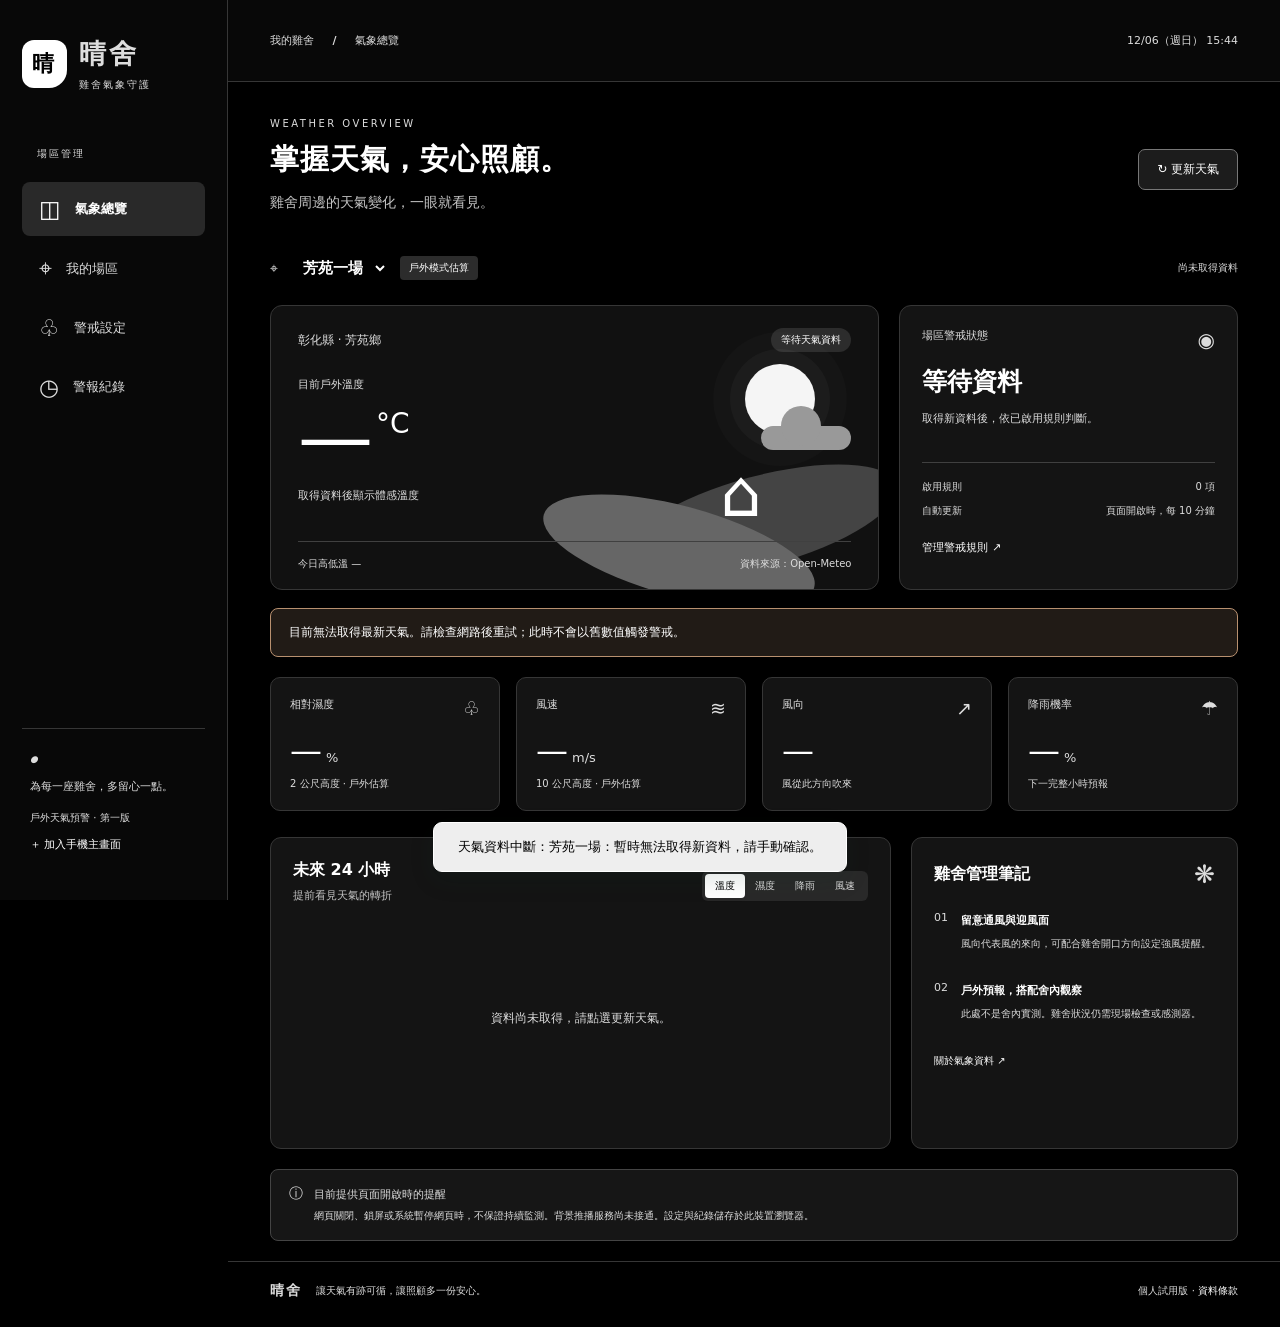
==== sunny-coop/index.html @ d3db7a30 "Add Sunny Coop weather PWA with dark theme and setup guide" ====
<!doctype html><html lang="zh-Hant"><head><meta charset="utf-8"><meta name="viewport" content="width=device-width,initial-scale=1"><meta name="theme-color" content="#000000"><title>晴舍｜雞舍氣象守護</title><link rel="manifest" href="manifest.webmanifest"><link rel="icon" href="icon.svg"><link rel="stylesheet" href="style.css"></head><body>
<aside><a class="brand" href="#"><em>晴</em><div>晴舍<small>雞舍氣象守護</small></div></a><p class="side-label">場區管理</p><nav><button class="nav active" data-page="overview">◫ <span>氣象總覽</span></button><button class="nav" data-page="places">⌖ <span>我的場區</span></button><button class="nav" data-page="rules">♧ <span>警戒設定</span></button><button class="nav" data-page="history">◷ <span>警報紀錄</span></button></nav><div class="side-bottom"><i>●</i><p>為每一座雞舍，多留心一點。</p><small>戶外天氣預警 · 第一版</small><button id="installBtn" class="text-button">＋ 加入手機主畫面</button></div></aside>
<main><header><span>我的雞舍 <b>/</b> <strong id="pageName">氣象總覽</strong></span><span id="clock"></span></header>
<section id="overview" class="page"><div class="page-heading"><div><p class="eyebrow">WEATHER OVERVIEW</p><h1>掌握天氣，安心照顧。</h1><p class="muted">雞舍周邊的天氣變化，一眼就看見。</p></div><button class="button secondary" id="refreshBtn">↻ 更新天氣</button></div><div class="toolbar"><div>⌖ <select id="siteSelect" aria-label="選擇場區"></select><span class="pill">戶外模式估算</span></div><small id="lastUpdate">尚未取得資料</small></div>
<div class="hero"><div class="hero-main"><div class="hero-top"><span id="locationLabel">彰化縣 · 芳苑鄉</span><span id="weatherLabel" class="hero-badge">等待天氣資料</span></div><div class="hero-body"><div><p>目前戶外溫度</p><div class="temperature"><span id="heroTemp">—</span><small>°C</small></div><p id="feelsLike">取得資料後顯示體感溫度</p></div><div class="weather-art" aria-hidden="true"><div class="sun"></div><div class="cloud"></div><div class="field"></div><div class="field f2"></div><div class="barn">⌂</div></div></div><div class="hero-footer"><span id="todayRange">今日高低溫 —</span><span>資料來源：Open-Meteo</span></div></div><article class="status-panel"><div class="panel-heading">場區警戒狀態 <span>◉</span></div><h2 id="statusTitle">等待資料</h2><p id="statusDetail">取得新資料後，依已啟用的規則判斷。</p><hr><div class="status-row"><span>啟用規則</span><b id="enabledCount">0 項</b></div><div class="status-row"><span>自動更新</span><b>頁面開啟時，每 10 分鐘</b></div><button class="text-button" data-go="rules">管理警戒規則 ↗</button></article></div>
<div id="errorBanner" class="notice error" hidden></div><div class="metrics" id="metrics"></div><div class="lower-grid"><article class="card forecast"><div class="card-header"><div><h2>未來 24 小時</h2><p class="muted small">提前看見天氣的轉折</p></div><div class="segmented"><button class="selected" data-chart="temperature_2m">溫度</button><button data-chart="relative_humidity_2m">濕度</button><button data-chart="precipitation_probability">降雨</button><button data-chart="wind_speed_10m">風速</button></div></div><div id="chart" class="chart-empty">正在取得預報資料…</div></article><article class="card reminder"><div class="card-header"><h2>雞舍管理筆記</h2><span class="leaf">❋</span></div><div class="tip"><span>01</span><div><b>留意通風與迎風面</b><p>風向代表風的來向，可配合雞舍開口方向設定強風提醒。</p></div></div><div class="tip"><span>02</span><div><b>戶外預報，搭配舍內觀察</b><p>此處不是舍內實測。雞舍狀況仍需現場檢查或感測器。</p></div></div><a href="https://open-meteo.com/" target="_blank" rel="noopener">關於氣象資料 ↗</a></article></div><div class="notice"><span>ⓘ</span><div><b>目前提供頁面開啟時的提醒</b><p>網頁關閉、鎖屏或系統暫停網頁時，不保證持續監測。背景推播服務尚未接通。設定與紀錄儲存於此裝置瀏覽器。</p></div></div></section>
<section id="places" class="page" hidden><div class="page-heading"><div><p class="eyebrow">YOUR FARMS</p><h1>我的場區</h1><p class="muted">地圖點選位置，為每個雞舍留下座標。</p></div></div><div class="places-grid"><article class="card"><h2>新增場區</h2><p class="muted small">拖曳移動地圖，點一下選定位置；亦可直接輸入經緯度。</p><div id="map" aria-label="場區選點地圖"><div id="tiles"></div><div class="map-cross">＋</div><div class="map-controls"><button id="zoomIn" aria-label="放大">＋</button><button id="zoomOut" aria-label="縮小">−</button></div><div class="map-attribution">© <a href="https://maps.nlsc.gov.tw/" target="_blank" rel="noopener">國土測繪中心</a></div></div><form id="placeForm"><label>場區名稱<input id="placeName" required maxlength="40" placeholder="例如：芳苑二場"></label><div class="two-col"><label>緯度<input id="latitude" type="number" step="any" min="-85" max="85" value="23.924" required></label><label>經度<input id="longitude" type="number" step="any" min="-180" max="180" value="120.32" required></label></div><div class="button-row"><button type="button" class="button secondary" id="locateBtn">⌖ 使用目前位置</button><button class="button">儲存場區</button></div><p class="muted small">底圖無法載入時，仍可輸入座標新增。</p></form></article><article class="card"><h2>已儲存場區</h2><p class="muted small">規則共用，每次監測目前選取的場區。</p><div id="placesList"></div></article></div></section>
<section id="rules" class="page" hidden><div class="page-heading"><div><p class="eyebrow">ALERT PREFERENCES</p><h1>把關心的變化，設成提醒。</h1><p class="muted">門檻僅為可修改的範例，並非養殖建議；預設全部關閉。</p></div></div><form id="rulesForm"><div class="card"><div class="card-header"><h2>警戒規則</h2><span class="pill">所有場區共用</span></div><div id="ruleRows"></div><div class="rule-row"><div><b>迎風提醒</b><p>指定來風方向 ±22.5°，且風速達門檻</p></div><select id="windSector" aria-label="迎風方向"><option value="">關閉</option><option value="0">北</option><option value="45">東北</option><option value="90">東</option><option value="135">東南</option><option value="180">南</option><option value="225">西南</option><option value="270">西</option><option value="315">西北</option></select><label class="inline-label"><input id="directionSpeed" type="number" min="0" max="150" step="0.1" value="8" required> m/s</label></div><div class="rule-row"><div><b>高溫＋高濕組合提醒</b><p>使用上方門檻，兩者同時成立時另行提醒</p></div><label class="switch"><input id="combo" type="checkbox"><span></span></label></div></div><div class="card notification-card"><h2>提醒方式</h2><div class="toggle-list"><label><span>聲音提示<small>先按「測試提醒」啟用聲音</small></span><input type="checkbox" id="sound"></label><label><span>震動提示<small>依手機與瀏覽器支援而定</small></span><input type="checkbox" id="vibrate"></label><label><span>系統通知<small>需允許瀏覽器通知權限</small></span><input type="checkbox" id="systemNotify"></label></div><div class="two-col"><label>持續異常提醒間隔<select id="cooldown"><option value="15">15 分鐘</option><option value="30">30 分鐘</option><option value="60">60 分鐘</option></select></label><label>暫停提醒<select id="pause"><option value="0">不暫停</option><option value="30">從儲存起暫停 30 分鐘</option><option value="60">從儲存起暫停 1 小時</option></select></label></div><p id="pauseState" class="muted small"></p><div class="button-row"><button type="button" class="button secondary" id="testBtn">♧ 測試提醒</button><button class="button">儲存設定</button></div><p class="muted small">安裝至主畫面不會自動開啟背景監測。</p></div></form></section>
<section id="history" class="page" hidden><div class="page-heading"><div><p class="eyebrow">ALERT HISTORY</p><h1>每一次變化，都有紀錄。</h1><p class="muted">此裝置最多保留 200 筆紀錄。</p></div><button id="exportBtn" class="button secondary">↓ 匯出紀錄</button></div><article class="card"><div class="card-header"><h2>最近紀錄</h2><select id="historyFilter" aria-label="紀錄篩選"><option value="all">全部</option><option value="alert">警戒提醒</option><option value="recovery">恢復正常</option><option value="test">測試通知</option><option value="error">資料異常</option></select></div><div id="historyList"></div></article></section>
<footer><b>晴舍</b><span>讓天氣有跡可循，讓照顧多一份安心。</span><span>個人試用版 · <a href="https://open-meteo.com/en/terms" target="_blank" rel="noopener">資料條款</a></span></footer></main><div id="toast" role="status" hidden></div><dialog id="installDialog"><h2>把晴舍放進手機</h2><p>用 Android Chrome 開啟本站，在選單選擇「加入主畫面」或「安裝應用程式」。若無安裝選項，可先新增捷徑。</p><p class="muted">此版本沒有關閉網頁後的背景警報功能。</p><button class="button" id="closeInstall">知道了</button></dialog><script type="module" src="app.js"></script></body></html>
---- sunny-coop/style.css ----
:root{--green:#245b4c;--dark:#293f34;--muted:#85907d;--border:#e4e9df;--bg:#f7f8f4}*{box-sizing:border-box}body{margin:0;background:var(--bg);color:var(--dark);font:14px system-ui,'Noto Sans TC',sans-serif}button,input,select{font:inherit}button,a,select{cursor:pointer}button:hover{filter:brightness(.95)}a{color:var(--green);text-decoration:none}:focus-visible{outline:3px solid #c9a869;outline-offset:3px}[hidden]{display:none!important}aside{position:fixed;inset:0 auto 0 0;width:228px;padding:36px 22px;background:white;border-right:1px solid var(--border);z-index:20;display:flex;flex-direction:column}.brand{display:flex;gap:12px;align-items:center;font-size:27px;font-weight:650;letter-spacing:3px}.brand em{font-style:normal;background:var(--green);color:#fff;border-radius:12px 12px 18px 12px;width:45px;height:48px;display:grid;place-items:center;font-size:22px}.brand small{display:block;font-size:10px;font-weight:400;color:#8e9886;letter-spacing:2px;margin-top:6px}.side-label{font-size:10px;letter-spacing:2px;color:#9ca592;margin:55px 15px 16px}.nav{border:0;background:transparent;border-radius:8px;width:100%;padding:14px 17px;margin:5px 0;text-align:left;color:#88917f;font-size:23px;display:flex;gap:14px;align-items:center}.nav span{font-size:13px}.nav.active{color:var(--green);background:#eaf0e7;font-weight:600}.side-bottom{margin-top:auto;padding:20px 8px 0;border-top:1px solid var(--border)}.side-bottom i{color:#93aa7e;font-size:9px}.side-bottom p{font-size:11px;margin:14px 0}.side-bottom small{font-size:10px;color:var(--muted)}.text-button{border:0;background:none;color:var(--green);font-size:11px;padding:12px 0;display:block}main{margin-left:228px}header{height:82px;display:flex;align-items:center;justify-content:space-between;padding:0 42px;border-bottom:1px solid var(--border);color:#929c87;font-size:11px}header b{padding:0 15px;color:#bcc3b4}header strong{font-weight:500;color:#586b4d}.page{padding:36px 42px 0;max-width:1500px;margin:auto}.page-heading{display:flex;align-items:center;justify-content:space-between;gap:15px;margin-bottom:29px}.eyebrow{font-size:10px;color:#8d9e7c;letter-spacing:2.5px;margin:0 0 11px}h1{font-size:29px;letter-spacing:1px;font-weight:600;margin:0 0 10px}h2{font-size:16px;margin:0;font-weight:600}.muted{color:var(--muted);line-height:1.8;margin:5px 0}.small{font-size:11px}.button{background:var(--green);border:1px solid var(--green);color:white;padding:11px 18px;border-radius:7px;font-size:12px;white-space:nowrap}.secondary{background:white;border-color:#dce3d4;color:#5a6f4d}.toolbar{display:flex;align-items:center;justify-content:space-between;margin-bottom:18px;color:#9da88f}.toolbar>div{display:flex;align-items:center;gap:12px}.toolbar small{font-size:10px}select{background:#fff;border:1px solid var(--border);color:var(--dark);padding:9px;border-radius:6px}#siteSelect{background:none;border:0;font-weight:600;font-size:15px;max-width:230px}.pill{font-size:10px;background:#edf1e6;padding:5px 9px;border-radius:4px;color:#879573;white-space:nowrap}.hero{display:grid;grid-template-columns:1.8fr 1fr;gap:20px}.hero-main{border-radius:12px;background:#24584b;color:white;padding:22px 27px 0;overflow:hidden}.hero-top{display:flex;align-items:center;justify-content:space-between;font-size:12px;color:#dae7d9}.hero-badge{background:#ffffff16;border-radius:20px;padding:5px 10px;font-size:10px}.hero-body{position:relative;display:flex;height:189px}.hero-body>div:first-child{z-index:1}.hero-body p{font-size:11px;color:#c0d1b9;margin:25px 0 0}.hero-body p:last-child{margin:6px 0}.temperature{font-size:75px;font-weight:500;line-height:1.2;letter-spacing:-3px}.temperature small{font-size:28px;vertical-align:top;display:inline-block;margin:15px 0 0 6px;letter-spacing:0}.hero-footer{border-top:1px solid #ffffff20;display:flex;justify-content:space-between;padding:15px 0;font-size:10px;color:#c1d2bb;position:relative}.weather-art{position:absolute;width:240px;height:190px;right:0;bottom:0}.sun{position:absolute;right:36px;top:13px;width:70px;height:70px;background:#edc572;border-radius:50%;box-shadow:0 0 0 15px #e2c46612,0 0 0 32px #e2c46609}.cloud{background:#d7e2d2;border-radius:40px;position:absolute;height:24px;width:90px;right:0;top:75px}.cloud:before{content:'';position:absolute;width:40px;height:40px;border-radius:50%;top:-20px;left:20px;background:inherit}.field{position:absolute;width:280px;height:90px;border-radius:100%;background:#68896c;bottom:-25px;right:-50px;transform:rotate(-15deg)}.f2{right:32px;bottom:-55px;background:#879e76;transform:rotate(15deg)}.barn{position:absolute;bottom:15px;right:90px;color:#ddd4b1;font-size:65px;line-height:1}.status-panel{background:#eef1e6;border:1px solid #e1e7d7;border-radius:12px;padding:22px}.panel-heading{font-size:11px;color:#839172;display:flex;justify-content:space-between}.panel-heading span{font-size:20px;color:#9aaf85}.status-panel h2{font-size:25px;margin:13px 0 8px}.status-panel>p{font-size:11px;line-height:1.8;color:#7b886d;min-height:36px}.status-panel hr{border:0;border-top:1px solid #dce3cf;margin:17px 0}.status-row{display:flex;justify-content:space-between;gap:8px;margin:10px 0;font-size:10px;color:#869375}.status-row b{color:#5e704e;font-weight:500}.metrics{display:grid;grid-template-columns:repeat(4,1fr);gap:16px;margin:20px 0 26px}.metric{border:1px solid var(--border);border-radius:10px;background:white;padding:19px}.metric-top{display:flex;justify-content:space-between;color:#839177;font-size:11px}.metric-top span{font-size:19px}.metric-value{font-size:32px;letter-spacing:-1px;margin-top:13px}.metric-value small{font-size:13px;color:#97a18c;margin-left:5px;letter-spacing:0}.metric p{font-size:10px;color:#9ca68f;margin:7px 0 0}.lower-grid{display:grid;grid-template-columns:1.9fr 1fr;gap:20px}.card{background:white;border:1px solid var(--border);border-radius:11px;padding:22px;margin-bottom:20px;min-width:0}.card-header{display:flex;justify-content:space-between;align-items:center;gap:12px}.segmented{display:flex;background:#f2f5ed;border-radius:6px;padding:3px}.segmented button{border:0;background:none;border-radius:4px;padding:5px 10px;color:#94a186;font-size:10px}.segmented .selected{background:white;color:var(--green);box-shadow:0 1px 4px #0000000a}.chart-empty{min-height:215px;display:grid;place-items:center;font-size:12px;color:#98a38b}.chart-wrap{margin-top:18px}.chart-wrap svg{width:100%;height:155px;display:block}.chart-times{display:flex;justify-content:space-between;font-size:9px;color:#98a28b}.chart-summary{font-size:11px;margin-top:13px;color:#7c8c6b}.leaf{font-size:25px;color:#9eac87}.tip{display:flex;gap:13px;margin:22px 0}.tip>span{font-size:11px;color:#a3b390}.tip b{font-size:11px}.tip p{font-size:10px;line-height:1.9;color:#959f87;margin:6px 0}.reminder>a{font-size:10px}.notice{background:#f0f3e9;border:1px solid #e4e9d9;border-radius:8px;padding:15px 18px;display:flex;gap:11px;color:#929e80;margin-bottom:20px}.notice b{font-size:11px;color:#758463;font-weight:500}.notice p{font-size:10px;line-height:1.9;margin:4px 0 0}.error{background:#fff1e5;color:#a65f30;border-color:#ecd6c2;font-size:12px;margin-top:18px}footer{max-width:1500px;margin:12px auto 0;padding:20px 42px 27px;display:flex;gap:14px;align-items:center;font-size:10px;color:#a4ae97;border-top:1px solid var(--border)}footer b{font-size:14px;letter-spacing:2px;color:#8d9c7d}footer span:last-child{margin-left:auto}.places-grid{display:grid;grid-template-columns:1.3fr 1fr;gap:20px}label{display:block;font-size:12px;color:#778767;margin:15px 0}input:not([type=checkbox]),form select{border:1px solid #dce3d3;background:#fbfcf8;border-radius:6px;padding:11px;width:100%;margin-top:7px;color:#3b543a}.two-col{display:grid;grid-template-columns:1fr 1fr;gap:18px}.button-row{display:flex;gap:10px;justify-content:flex-end;margin-top:18px}.rule-row{display:flex;align-items:center;gap:20px;padding:20px 0;border-bottom:1px solid #edf0e8}.rule-row>div:first-child{flex:1}.rule-row b{font-size:13px}.rule-row p{font-size:11px;color:#95a084;margin:6px 0 0}.inline-label{display:flex;align-items:center;gap:8px;white-space:nowrap;margin:0}.inline-label input{max-width:95px;margin:0!important}.switch{margin:0;position:relative;width:38px;height:22px}.switch input{opacity:0;position:absolute}.switch span{position:absolute;inset:0;background:#dce3d2;border-radius:20px;pointer-events:none}.switch span:after{content:'';position:absolute;width:16px;height:16px;top:3px;left:3px;border-radius:50%;background:white}.switch input:checked+span{background:var(--green)}.switch input:checked+span:after{left:19px}.switch input:focus-visible+span{outline:3px solid #c9a869}.notification-card{max-width:850px}.toggle-list label{display:flex;justify-content:space-between;align-items:center;border-bottom:1px solid var(--border);padding:10px 0}.toggle-list small{display:block;color:#9eaa8e;margin-top:5px;font-size:10px}input[type=checkbox]{accent-color:var(--green);width:18px;height:18px}.place-item{padding:22px 0;border-bottom:1px solid var(--border)}.place-item b{font-size:14px}.place-item p{font-size:11px;color:#96a187}.place-item .button{padding:6px 12px;font-size:10px}.delete{border:0;background:none;color:#ad8978;font-size:10px;margin-left:10px}.empty{padding:65px 20px;text-align:center;color:#9ca98c;line-height:2}.log{display:flex;gap:13px;align-items:flex-start;border-bottom:1px solid var(--border);padding:18px 0}.log-symbol{background:#f9eee1;color:#bb854a;width:30px;height:30px;display:grid;place-items:center;border-radius:50%;flex-shrink:0}.log.recovery .log-symbol{background:#edf3e8;color:#789467}.log b{font-size:12px}.log p{font-size:11px;color:#95a184;line-height:1.7;margin:5px 0}.log time{font-size:10px;color:#a1ac90;white-space:nowrap;margin-left:auto}#toast{position:fixed;bottom:28px;left:50%;transform:translateX(-50%);background:#294c3c;color:white;padding:15px 24px;border-radius:9px;z-index:100;max-width:90%;box-shadow:0 8px 25px #12332222;font-size:13px}dialog{border:1px solid var(--border);border-radius:14px;max-width:430px;padding:28px;color:var(--dark)}dialog p{line-height:1.9;font-size:13px}dialog::backdrop{background:#18332965}#map{height:280px;background:#e7eddf;position:relative;overflow:hidden;touch-action:none;border-radius:8px;margin-top:15px;cursor:crosshair}#tiles{position:absolute;inset:0}#tiles img{width:256px;height:256px;position:absolute;user-select:none;pointer-events:none}.map-cross{position:absolute;left:50%;top:50%;transform:translate(-50%,-50%);font-size:32px;color:#b85739;pointer-events:none;text-shadow:0 1px white}.map-controls{position:absolute;top:12px;right:12px;display:grid}.map-controls button{background:white;border:1px solid #d0d9c6;width:32px;height:32px;font-size:20px;color:#506947}.map-attribution{position:absolute;bottom:0;right:0;background:#ffffffdc;padding:3px 6px;font-size:9px}@media(min-width:1500px){.hero-body{height:220px}.temperature{font-size:84px}.weather-art{right:35px;bottom:20px;transform:scale(1.2)}}@media(max-width:1150px){aside{width:190px;padding:30px 15px}main{margin-left:190px}.page{padding:28px 25px 0}header{padding:0 25px}.hero{grid-template-columns:1.5fr 1fr}.hero-main{padding:20px 20px 0}.weather-art{right:-40px;opacity:.8}.lower-grid{grid-template-columns:1fr}.reminder{display:none}.metrics{gap:10px}.metric{padding:16px 13px}.metric-value{font-size:27px}footer{padding:20px 25px}}@media(max-width:760px){aside{inset:auto 0 0;width:100%;height:69px;padding:0;background:#fffffffa;border-top:1px solid var(--border);border-right:0}.brand,.side-label,.side-bottom{display:none}nav{display:flex;height:100%}.nav{flex:1;flex-direction:column;justify-content:center;gap:4px;padding:8px 0;margin:0;border-radius:0;font-size:22px}.nav span{font-size:10px}main{margin-left:0;padding-bottom:69px}header{height:61px;padding:0 20px;font-size:10px}.page{padding:25px 18px 0}.page-heading{margin-bottom:24px;align-items:flex-end}h1{font-size:23px;letter-spacing:.5px}.eyebrow{font-size:9px}.page-heading .muted{font-size:11px}.page-heading .button{padding:9px;font-size:10px}.toolbar{align-items:flex-start;flex-direction:column;gap:6px}.toolbar small{font-size:9px;margin-left:27px}#siteSelect{max-width:190px}.hero{grid-template-columns:1fr;gap:12px}.hero-body{height:177px}.weather-art{right:0}.status-panel{padding:16px 19px}.status-panel h2{font-size:20px;margin:7px 0}.status-panel>p{min-height:0}.status-panel hr{margin:11px 0}.status-row{display:inline-flex;width:48%;font-size:9px;padding-right:8px}.hero-footer{font-size:9px}.metrics{grid-template-columns:1fr 1fr;gap:12px;margin:15px 0 20px}.metric{padding:16px}.metric-value{font-size:31px}.metric p{font-size:9px}.card{padding:18px}.card-header h2{font-size:14px}.segmented button{padding:5px 7px}.notice{padding:12px}footer{padding:15px 20px;flex-wrap:wrap;font-size:9px;gap:8px}footer span:last-child{margin-left:0;width:100%}.places-grid{grid-template-columns:1fr}.rule-row{gap:12px;flex-wrap:wrap}.rule-row>div:first-child{min-width:140px}.rule-row b{font-size:12px}.rule-row p{font-size:10px;max-width:200px}.inline-label input{max-width:70px}.log time{font-size:8px;max-width:85px;white-space:normal}.two-col{gap:10px}#toast{bottom:85px}#history .page-heading{align-items:center}}
/* 黑底白字：手機與桌面共用 */
:root{color-scheme:dark;--green:#fff;--dark:#fff;--muted:#c4c4c4;--border:#363636;--bg:#000}
body,main{background:#000;color:#fff}aside,header{background:#080808;color:#ddd}.brand,.brand small,.side-label,.side-bottom small,.side-bottom i,.nav,header strong,header b,.eyebrow,.toolbar,.pill,.hero-top,.hero-body p,.hero-footer,.panel-heading,.panel-heading span,.status-panel>p,.status-row,.status-row b,.metric-top,.metric-top span,.metric-value small,.metric p,.segmented button,.chart-empty,.chart-times,.chart-summary,.leaf,.tip>span,.tip p,.notice,.notice b,.rule-row p,label,.toggle-list small,.place-item p,.delete,.empty,.log p,.log time,footer,footer b{color:#ddd}
a,.text-button{color:#fff}.brand em{background:#fff;color:#000}.nav.active{background:#292929;color:#fff}.side-bottom{border-color:#363636}.card,.metric,.hero-main,.status-panel{background:#141414;border:1px solid #363636;color:#fff}.hero-main{background:#111}.hero-badge,.pill{background:#2c2c2c;color:#fff}.hero-footer{border-color:#404040}.status-panel hr{border-color:#404040}.button{background:#fff;color:#000;border-color:#fff}.secondary{background:#1c1c1c;color:#fff;border-color:#777}select,input:not([type=checkbox]),form select{background:#161616;color:#fff;border-color:#777}#siteSelect{color:#fff}select option{background:#161616;color:#fff}input::placeholder{color:#bfbfbf}.segmented{background:#292929}.segmented .selected{background:#fff;color:#000}.notice{background:#161616;border-color:#444}.notice.error{background:#211b16;border-color:#b8906f;color:#fff}.tip b,.rule-row b,.place-item b,.log b,.card h2{color:#fff}.rule-row,.toggle-list label,.place-item,.log{border-color:#363636}.switch span{background:#666}.switch input:checked+span{background:#fff}.switch input:checked+span:after{background:#111}.switch input:focus-visible+span,:focus-visible{outline-color:#fff}input[type=checkbox]{accent-color:#fff}.log-symbol,.log.recovery .log-symbol{background:#333;color:#fff}#toast{background:#eee;color:#000;border:1px solid #fff}dialog{background:#111;color:#fff;border-color:#666}dialog::backdrop{background:#000b}.map-controls button{background:#111;color:#fff;border-color:#777}.map-attribution{background:#111e;color:#fff}#map{background:#252525}.map-cross{color:#fff;text-shadow:0 0 3px #000,0 0 3px #000}.sun{background:#f5f5f5;box-shadow:0 0 0 15px #ffffff08,0 0 0 32px #ffffff04}.cloud{background:#999}.field{background:#444}.f2{background:#666}.barn{color:#fff}#statusTitle{color:#fff!important}
@media(max-width:760px){aside{background:#080808fa}}
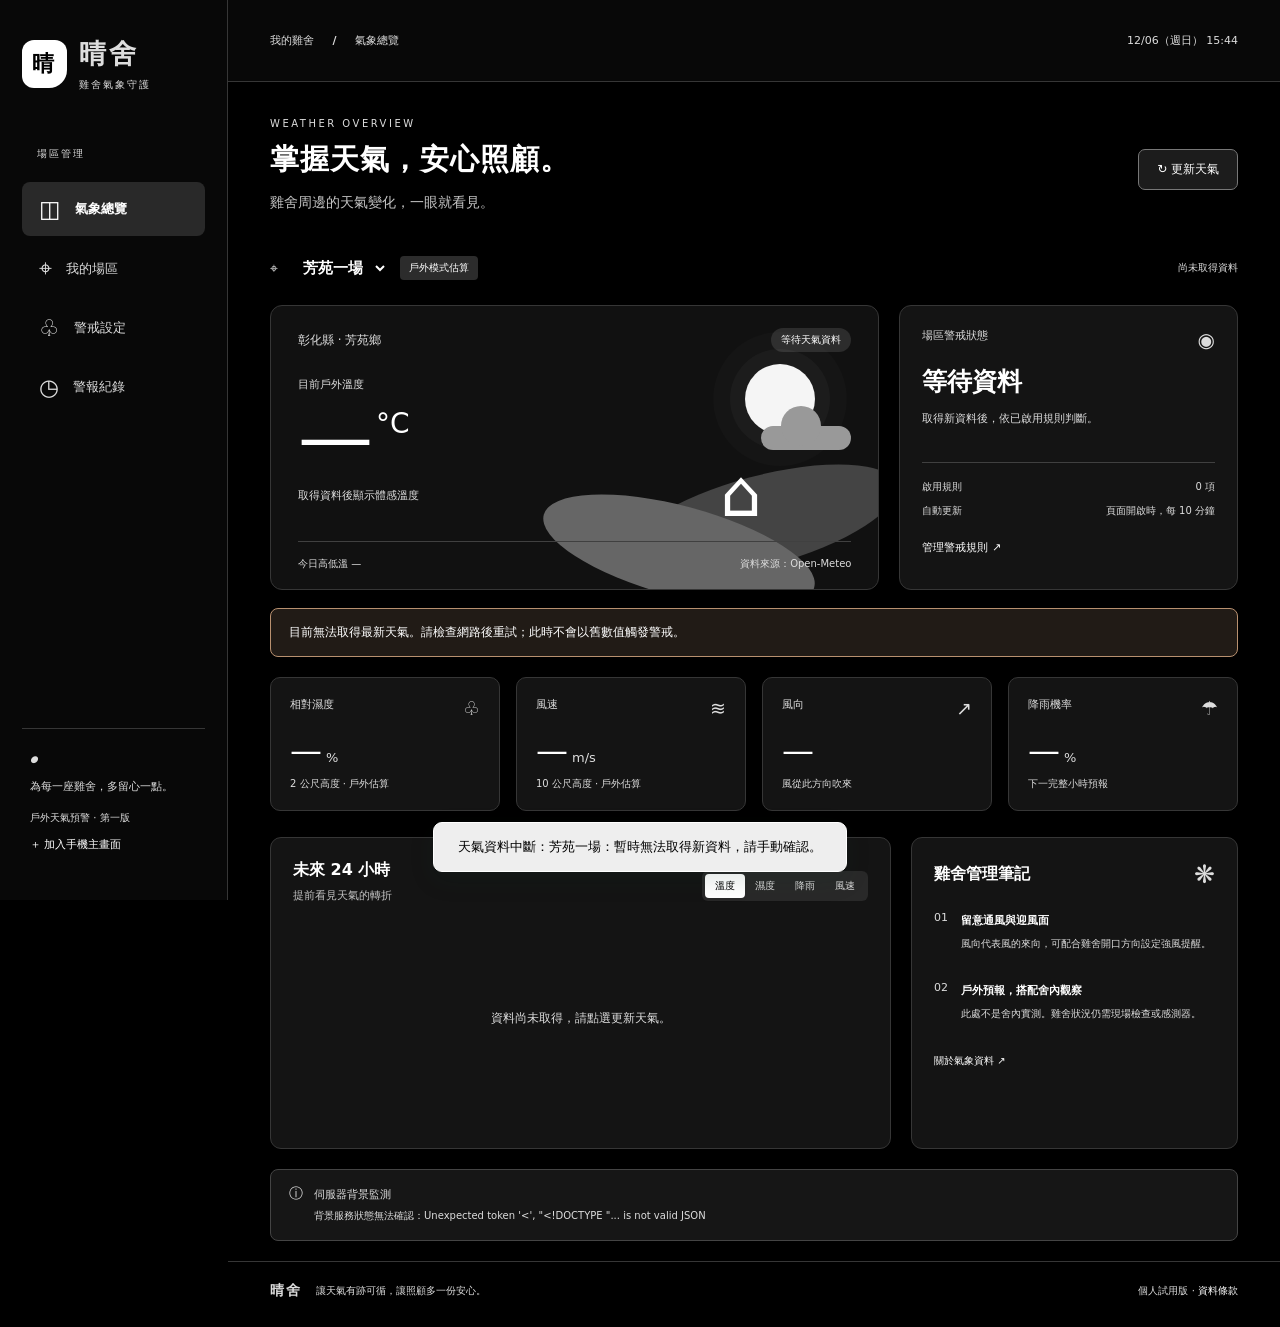
==== commit 3db5361c: "Add durable server monitoring, encrypted Web Push, cloud controls and tests" ====
--- a/sunny-coop/index.html
+++ b/sunny-coop/index.html
@@ -3,8 +3,8 @@
 <main><header><span>我的雞舍 <b>/</b> <strong id="pageName">氣象總覽</strong></span><span id="clock"></span></header>
 <section id="overview" class="page"><div class="page-heading"><div><p class="eyebrow">WEATHER OVERVIEW</p><h1>掌握天氣，安心照顧。</h1><p class="muted">雞舍周邊的天氣變化，一眼就看見。</p></div><button class="button secondary" id="refreshBtn">↻ 更新天氣</button></div><div class="toolbar"><div>⌖ <select id="siteSelect" aria-label="選擇場區"></select><span class="pill">戶外模式估算</span></div><small id="lastUpdate">尚未取得資料</small></div>
 <div class="hero"><div class="hero-main"><div class="hero-top"><span id="locationLabel">彰化縣 · 芳苑鄉</span><span id="weatherLabel" class="hero-badge">等待天氣資料</span></div><div class="hero-body"><div><p>目前戶外溫度</p><div class="temperature"><span id="heroTemp">—</span><small>°C</small></div><p id="feelsLike">取得資料後顯示體感溫度</p></div><div class="weather-art" aria-hidden="true"><div class="sun"></div><div class="cloud"></div><div class="field"></div><div class="field f2"></div><div class="barn">⌂</div></div></div><div class="hero-footer"><span id="todayRange">今日高低溫 —</span><span>資料來源：Open-Meteo</span></div></div><article class="status-panel"><div class="panel-heading">場區警戒狀態 <span>◉</span></div><h2 id="statusTitle">等待資料</h2><p id="statusDetail">取得新資料後，依已啟用的規則判斷。</p><hr><div class="status-row"><span>啟用規則</span><b id="enabledCount">0 項</b></div><div class="status-row"><span>自動更新</span><b>頁面開啟時，每 10 分鐘</b></div><button class="text-button" data-go="rules">管理警戒規則 ↗</button></article></div>
-<div id="errorBanner" class="notice error" hidden></div><div class="metrics" id="metrics"></div><div class="lower-grid"><article class="card forecast"><div class="card-header"><div><h2>未來 24 小時</h2><p class="muted small">提前看見天氣的轉折</p></div><div class="segmented"><button class="selected" data-chart="temperature_2m">溫度</button><button data-chart="relative_humidity_2m">濕度</button><button data-chart="precipitation_probability">降雨</button><button data-chart="wind_speed_10m">風速</button></div></div><div id="chart" class="chart-empty">正在取得預報資料…</div></article><article class="card reminder"><div class="card-header"><h2>雞舍管理筆記</h2><span class="leaf">❋</span></div><div class="tip"><span>01</span><div><b>留意通風與迎風面</b><p>風向代表風的來向，可配合雞舍開口方向設定強風提醒。</p></div></div><div class="tip"><span>02</span><div><b>戶外預報，搭配舍內觀察</b><p>此處不是舍內實測。雞舍狀況仍需現場檢查或感測器。</p></div></div><a href="https://open-meteo.com/" target="_blank" rel="noopener">關於氣象資料 ↗</a></article></div><div class="notice"><span>ⓘ</span><div><b>目前提供頁面開啟時的提醒</b><p>網頁關閉、鎖屏或系統暫停網頁時，不保證持續監測。背景推播服務尚未接通。設定與紀錄儲存於此裝置瀏覽器。</p></div></div></section>
+<div id="errorBanner" class="notice error" hidden></div><div class="metrics" id="metrics"></div><div class="lower-grid"><article class="card forecast"><div class="card-header"><div><h2>未來 24 小時</h2><p class="muted small">提前看見天氣的轉折</p></div><div class="segmented"><button class="selected" data-chart="temperature_2m">溫度</button><button data-chart="relative_humidity_2m">濕度</button><button data-chart="precipitation_probability">降雨</button><button data-chart="wind_speed_10m">風速</button></div></div><div id="chart" class="chart-empty">正在取得預報資料…</div></article><article class="card reminder"><div class="card-header"><h2>雞舍管理筆記</h2><span class="leaf">❋</span></div><div class="tip"><span>01</span><div><b>留意通風與迎風面</b><p>風向代表風的來向，可配合雞舍開口方向設定強風提醒。</p></div></div><div class="tip"><span>02</span><div><b>戶外預報，搭配舍內觀察</b><p>此處不是舍內實測。雞舍狀況仍需現場檢查或感測器。</p></div></div><a href="https://open-meteo.com/" target="_blank" rel="noopener">關於氣象資料 ↗</a></article></div><div class="notice"><span>ⓘ</span><div><b>伺服器背景監測</b><p><span id="backgroundNotice">正在讀取背景監測狀態…</span></p></div></div></section>
 <section id="places" class="page" hidden><div class="page-heading"><div><p class="eyebrow">YOUR FARMS</p><h1>我的場區</h1><p class="muted">地圖點選位置，為每個雞舍留下座標。</p></div></div><div class="places-grid"><article class="card"><h2>新增場區</h2><p class="muted small">拖曳移動地圖，點一下選定位置；亦可直接輸入經緯度。</p><div id="map" aria-label="場區選點地圖"><div id="tiles"></div><div class="map-cross">＋</div><div class="map-controls"><button id="zoomIn" aria-label="放大">＋</button><button id="zoomOut" aria-label="縮小">−</button></div><div class="map-attribution">© <a href="https://maps.nlsc.gov.tw/" target="_blank" rel="noopener">國土測繪中心</a></div></div><form id="placeForm"><label>場區名稱<input id="placeName" required maxlength="40" placeholder="例如：芳苑二場"></label><div class="two-col"><label>緯度<input id="latitude" type="number" step="any" min="-85" max="85" value="23.924" required></label><label>經度<input id="longitude" type="number" step="any" min="-180" max="180" value="120.32" required></label></div><div class="button-row"><button type="button" class="button secondary" id="locateBtn">⌖ 使用目前位置</button><button class="button">儲存場區</button></div><p class="muted small">底圖無法載入時，仍可輸入座標新增。</p></form></article><article class="card"><h2>已儲存場區</h2><p class="muted small">規則共用，每次監測目前選取的場區。</p><div id="placesList"></div></article></div></section>
-<section id="rules" class="page" hidden><div class="page-heading"><div><p class="eyebrow">ALERT PREFERENCES</p><h1>把關心的變化，設成提醒。</h1><p class="muted">門檻僅為可修改的範例，並非養殖建議；預設全部關閉。</p></div></div><form id="rulesForm"><div class="card"><div class="card-header"><h2>警戒規則</h2><span class="pill">所有場區共用</span></div><div id="ruleRows"></div><div class="rule-row"><div><b>迎風提醒</b><p>指定來風方向 ±22.5°，且風速達門檻</p></div><select id="windSector" aria-label="迎風方向"><option value="">關閉</option><option value="0">北</option><option value="45">東北</option><option value="90">東</option><option value="135">東南</option><option value="180">南</option><option value="225">西南</option><option value="270">西</option><option value="315">西北</option></select><label class="inline-label"><input id="directionSpeed" type="number" min="0" max="150" step="0.1" value="8" required> m/s</label></div><div class="rule-row"><div><b>高溫＋高濕組合提醒</b><p>使用上方門檻，兩者同時成立時另行提醒</p></div><label class="switch"><input id="combo" type="checkbox"><span></span></label></div></div><div class="card notification-card"><h2>提醒方式</h2><div class="toggle-list"><label><span>聲音提示<small>先按「測試提醒」啟用聲音</small></span><input type="checkbox" id="sound"></label><label><span>震動提示<small>依手機與瀏覽器支援而定</small></span><input type="checkbox" id="vibrate"></label><label><span>系統通知<small>需允許瀏覽器通知權限</small></span><input type="checkbox" id="systemNotify"></label></div><div class="two-col"><label>持續異常提醒間隔<select id="cooldown"><option value="15">15 分鐘</option><option value="30">30 分鐘</option><option value="60">60 分鐘</option></select></label><label>暫停提醒<select id="pause"><option value="0">不暫停</option><option value="30">從儲存起暫停 30 分鐘</option><option value="60">從儲存起暫停 1 小時</option></select></label></div><p id="pauseState" class="muted small"></p><div class="button-row"><button type="button" class="button secondary" id="testBtn">♧ 測試提醒</button><button class="button">儲存設定</button></div><p class="muted small">安裝至主畫面不會自動開啟背景監測。</p></div></form></section>
-<section id="history" class="page" hidden><div class="page-heading"><div><p class="eyebrow">ALERT HISTORY</p><h1>每一次變化，都有紀錄。</h1><p class="muted">此裝置最多保留 200 筆紀錄。</p></div><button id="exportBtn" class="button secondary">↓ 匯出紀錄</button></div><article class="card"><div class="card-header"><h2>最近紀錄</h2><select id="historyFilter" aria-label="紀錄篩選"><option value="all">全部</option><option value="alert">警戒提醒</option><option value="recovery">恢復正常</option><option value="test">測試通知</option><option value="error">資料異常</option></select></div><div id="historyList"></div></article></section>
-<footer><b>晴舍</b><span>讓天氣有跡可循，讓照顧多一份安心。</span><span>個人試用版 · <a href="https://open-meteo.com/en/terms" target="_blank" rel="noopener">資料條款</a></span></footer></main><div id="toast" role="status" hidden></div><dialog id="installDialog"><h2>把晴舍放進手機</h2><p>用 Android Chrome 開啟本站，在選單選擇「加入主畫面」或「安裝應用程式」。若無安裝選項，可先新增捷徑。</p><p class="muted">此版本沒有關閉網頁後的背景警報功能。</p><button class="button" id="closeInstall">知道了</button></dialog><script type="module" src="app.js"></script></body></html>
+<section id="rules" class="page" hidden><div class="page-heading"><div><p class="eyebrow">ALERT PREFERENCES</p><h1>把關心的變化，設成提醒。</h1><p class="muted">門檻僅為可修改的範例，並非養殖建議；預設全部關閉。</p></div></div><form id="rulesForm"><div class="card"><div class="card-header"><h2>警戒規則</h2><span class="pill">所有場區共用</span></div><div id="ruleRows"></div><div class="rule-row"><div><b>迎風提醒</b><p>指定來風方向 ±22.5°，且風速達門檻</p></div><select id="windSector" aria-label="迎風方向"><option value="">關閉</option><option value="0">北</option><option value="45">東北</option><option value="90">東</option><option value="135">東南</option><option value="180">南</option><option value="225">西南</option><option value="270">西</option><option value="315">西北</option></select><label class="inline-label"><input id="directionSpeed" type="number" min="0" max="150" step="0.1" value="8" required> m/s</label></div><div class="rule-row"><div><b>高溫＋高濕組合提醒</b><p>使用上方門檻，兩者同時成立時另行提醒</p></div><label class="switch"><input id="combo" type="checkbox"><span></span></label></div></div><div class="card notification-card"><h2>提醒方式</h2><div class="toggle-list"><label><span>聲音提示<small>先按「測試提醒」啟用聲音</small></span><input type="checkbox" id="sound"></label><label><span>震動提示<small>依手機與瀏覽器支援而定</small></span><input type="checkbox" id="vibrate"></label><label><span>系統通知<small>需允許瀏覽器通知權限</small></span><input type="checkbox" id="systemNotify"></label></div><div class="two-col"><label>持續異常提醒間隔<select id="cooldown"><option value="15">15 分鐘</option><option value="30">30 分鐘</option><option value="60">60 分鐘</option></select></label><label>暫停提醒<select id="pause"><option value="0">不暫停</option><option value="30">從儲存起暫停 30 分鐘</option><option value="60">從儲存起暫停 1 小時</option></select></label></div><p id="pauseState" class="muted small"></p><div class="button-row"><button type="button" class="button secondary" id="testBtn">♧ 測試提醒</button><button class="button">儲存設定</button></div><p class="muted small">請於下方啟用背景推播，並確認手機已收到伺服器測試通知。</p></div></form><article class="card cloud-card"><p class="eyebrow">SERVER MONITORING</p><h2>伺服器持續監測與背景推播</h2><h3 id="cloudState">正在連線…</h3><p id="cloudDetails" class="muted small"></p><p id="deviceState" class="muted small"></p><p class="muted small">背景每小時檢查一次；網頁開啟時仍每 10 分鐘更新。監測全部雲端場區，規則共用。推播接受不代表手機已顯示，聲音與震動由系統通知設定決定。</p><div class="button-row wrap"><button type="button" class="button" id="cloudEnable">啟用背景推播與監測</button><button type="button" class="button secondary" id="pushTest">伺服器測試推播</button><button type="button" class="button secondary" id="cloudSave">儲存目前設定至雲端</button><button type="button" class="button secondary" id="cloudLoad">載入雲端設定</button><button type="button" class="button secondary" id="cloudCheck">立即檢查</button><button type="button" class="button secondary" id="cloudRefresh">重新讀取狀態</button><button type="button" class="button secondary" id="cloudUnsubscribe">取消此裝置推播</button><button type="button" class="button secondary" id="cloudDisable">停止全部背景監測</button></div><p class="muted small">啟用時會將場區座標、警戒設定與此裝置的推播訂閱儲存在伺服器；天氣查詢會把座標送至 Open-Meteo。其他裝置可按「載入雲端設定」。</p></article></section>
+<section id="history" class="page" hidden><div class="page-heading"><div><p class="eyebrow">ALERT HISTORY</p><h1>每一次變化，都有紀錄。</h1><p class="muted">此裝置最多保留 200 筆紀錄。</p></div><button id="exportBtn" class="button secondary">↓ 匯出紀錄</button></div><article class="card"><div class="card-header"><h2>最近紀錄</h2><select id="historyFilter" aria-label="紀錄篩選"><option value="all">全部</option><option value="alert">警戒提醒</option><option value="recovery">恢復正常</option><option value="test">測試通知</option><option value="error">資料異常</option></select></div><div id="historyList"></div></article><article class="card"><h2>伺服器通知紀錄</h2><p class="muted small">最多顯示最近 100 筆中的 20 筆，保留 30 天。接受表示推播服務接受，並非手機接收證明。</p><div id="cloudEvents" class="small">正在讀取…</div></article></section>
+<footer><b>晴舍</b><span>讓天氣有跡可循，讓照顧多一份安心。</span><span>個人試用版 · <a href="https://open-meteo.com/en/terms" target="_blank" rel="noopener">資料條款</a></span></footer></main><div id="toast" role="status" hidden></div><dialog id="installDialog"><h2>把晴舍放進手機</h2><p>用 Android Chrome 開啟本站，在選單選擇「加入主畫面」或「安裝應用程式」。若無安裝選項，可先新增捷徑。</p><p class="muted">安裝後請到警戒設定啟用背景推播，並測試通知。</p><button class="button" id="closeInstall">知道了</button></dialog><script type="module" src="app.js"></script><script type="module" src="background.js"></script></body></html>
--- a/sunny-coop/style.css
+++ b/sunny-coop/style.css
@@ -4,3 +4,4 @@
 body,main{background:#000;color:#fff}aside,header{background:#080808;color:#ddd}.brand,.brand small,.side-label,.side-bottom small,.side-bottom i,.nav,header strong,header b,.eyebrow,.toolbar,.pill,.hero-top,.hero-body p,.hero-footer,.panel-heading,.panel-heading span,.status-panel>p,.status-row,.status-row b,.metric-top,.metric-top span,.metric-value small,.metric p,.segmented button,.chart-empty,.chart-times,.chart-summary,.leaf,.tip>span,.tip p,.notice,.notice b,.rule-row p,label,.toggle-list small,.place-item p,.delete,.empty,.log p,.log time,footer,footer b{color:#ddd}
 a,.text-button{color:#fff}.brand em{background:#fff;color:#000}.nav.active{background:#292929;color:#fff}.side-bottom{border-color:#363636}.card,.metric,.hero-main,.status-panel{background:#141414;border:1px solid #363636;color:#fff}.hero-main{background:#111}.hero-badge,.pill{background:#2c2c2c;color:#fff}.hero-footer{border-color:#404040}.status-panel hr{border-color:#404040}.button{background:#fff;color:#000;border-color:#fff}.secondary{background:#1c1c1c;color:#fff;border-color:#777}select,input:not([type=checkbox]),form select{background:#161616;color:#fff;border-color:#777}#siteSelect{color:#fff}select option{background:#161616;color:#fff}input::placeholder{color:#bfbfbf}.segmented{background:#292929}.segmented .selected{background:#fff;color:#000}.notice{background:#161616;border-color:#444}.notice.error{background:#211b16;border-color:#b8906f;color:#fff}.tip b,.rule-row b,.place-item b,.log b,.card h2{color:#fff}.rule-row,.toggle-list label,.place-item,.log{border-color:#363636}.switch span{background:#666}.switch input:checked+span{background:#fff}.switch input:checked+span:after{background:#111}.switch input:focus-visible+span,:focus-visible{outline-color:#fff}input[type=checkbox]{accent-color:#fff}.log-symbol,.log.recovery .log-symbol{background:#333;color:#fff}#toast{background:#eee;color:#000;border:1px solid #fff}dialog{background:#111;color:#fff;border-color:#666}dialog::backdrop{background:#000b}.map-controls button{background:#111;color:#fff;border-color:#777}.map-attribution{background:#111e;color:#fff}#map{background:#252525}.map-cross{color:#fff;text-shadow:0 0 3px #000,0 0 3px #000}.sun{background:#f5f5f5;box-shadow:0 0 0 15px #ffffff08,0 0 0 32px #ffffff04}.cloud{background:#999}.field{background:#444}.f2{background:#666}.barn{color:#fff}#statusTitle{color:#fff!important}
 @media(max-width:760px){aside{background:#080808fa}}
+.button-row.wrap{flex-wrap:wrap;justify-content:flex-start}.cloud-card h3{font-size:18px;margin:20px 0 10px}.cloud-card p{line-height:1.9}.cloud-card .button{white-space:normal}button:disabled{opacity:.45;cursor:not-allowed}
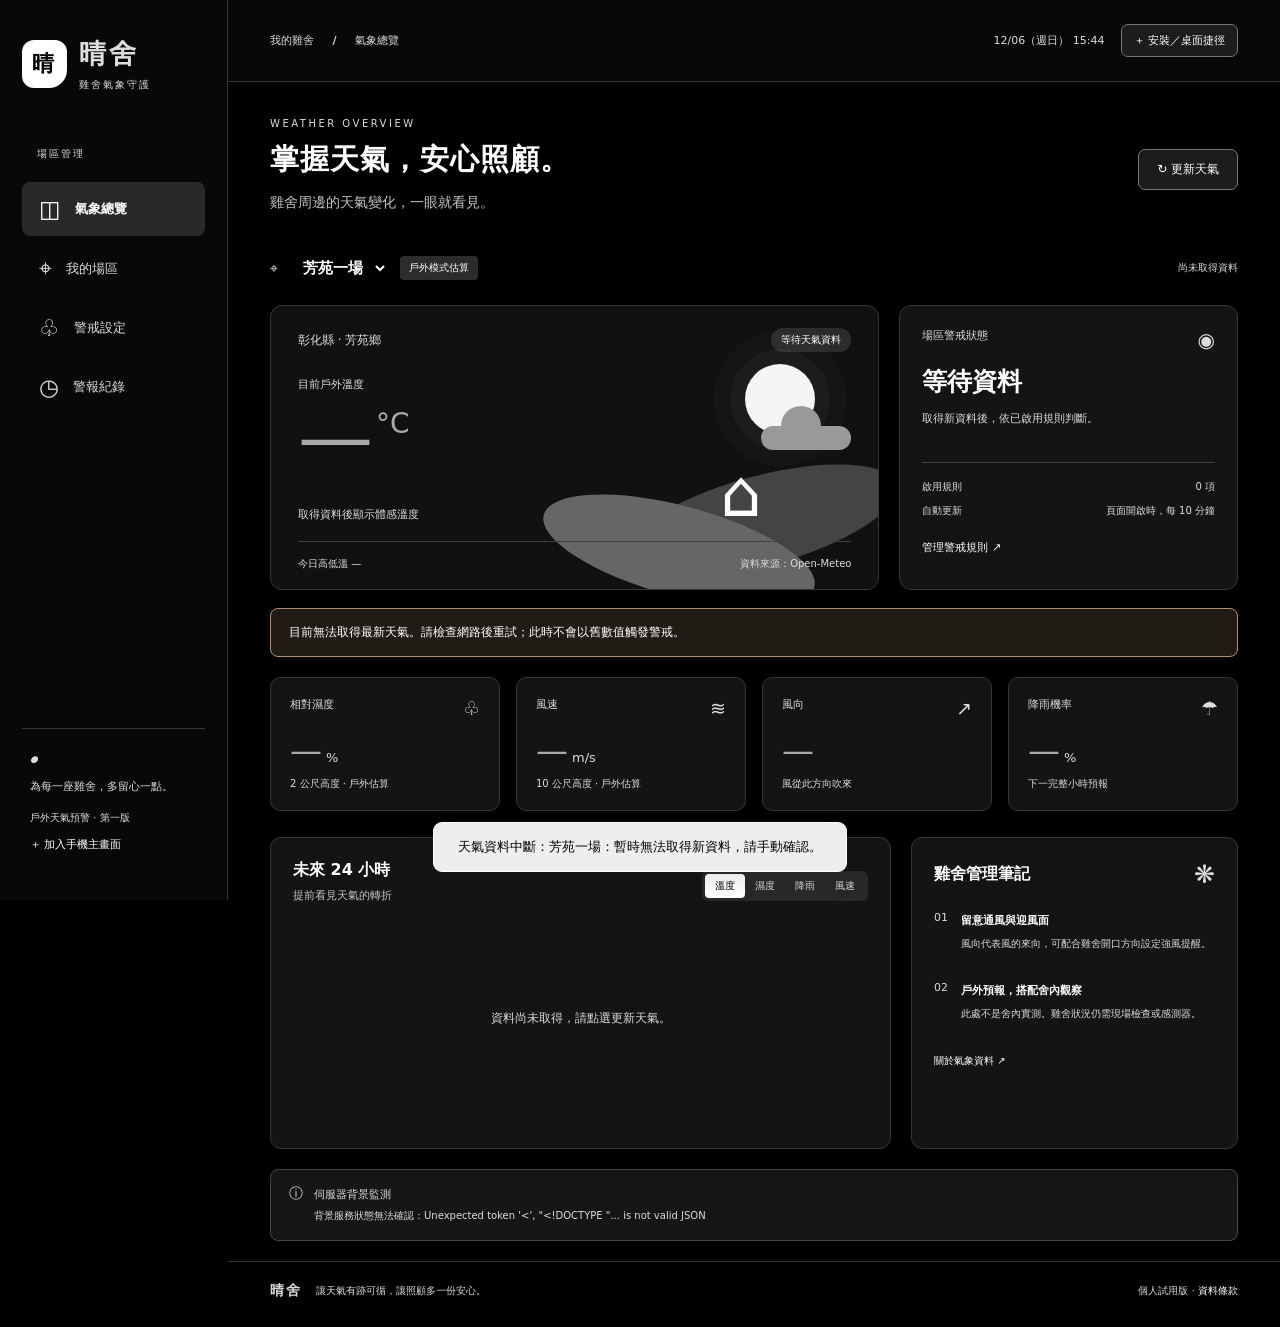
==== commit b42fb9dd: "Fix authenticated PWA manifest loading and expose mobile installation controls" ====
--- a/sunny-coop/index.html
+++ b/sunny-coop/index.html
@@ -1,10 +1,10 @@
-<!doctype html><html lang="zh-Hant"><head><meta charset="utf-8"><meta name="viewport" content="width=device-width,initial-scale=1"><meta name="theme-color" content="#000000"><title>晴舍｜雞舍氣象守護</title><link rel="manifest" href="manifest.webmanifest"><link rel="icon" href="icon.svg"><link rel="stylesheet" href="style.css"></head><body>
+<!doctype html><html lang="zh-Hant"><head><meta charset="utf-8"><meta name="viewport" content="width=device-width,initial-scale=1"><meta name="theme-color" content="#000000"><title>晴舍｜雞舍氣象守護</title><link rel="manifest" href="/manifest.webmanifest" crossorigin="use-credentials"><link rel="icon" href="icon.svg"><link rel="stylesheet" href="style.css"></head><body>
 <aside><a class="brand" href="#"><em>晴</em><div>晴舍<small>雞舍氣象守護</small></div></a><p class="side-label">場區管理</p><nav><button class="nav active" data-page="overview">◫ <span>氣象總覽</span></button><button class="nav" data-page="places">⌖ <span>我的場區</span></button><button class="nav" data-page="rules">♧ <span>警戒設定</span></button><button class="nav" data-page="history">◷ <span>警報紀錄</span></button></nav><div class="side-bottom"><i>●</i><p>為每一座雞舍，多留心一點。</p><small>戶外天氣預警 · 第一版</small><button id="installBtn" class="text-button">＋ 加入手機主畫面</button></div></aside>
-<main><header><span>我的雞舍 <b>/</b> <strong id="pageName">氣象總覽</strong></span><span id="clock"></span></header>
+<main><header><span>我的雞舍 <b>/</b> <strong id="pageName">氣象總覽</strong></span><div class="header-actions"><span id="clock"></span><button class="button secondary install-quick" id="installQuickBtn" type="button">＋ 安裝／桌面捷徑</button></div></header>
 <section id="overview" class="page"><div class="page-heading"><div><p class="eyebrow">WEATHER OVERVIEW</p><h1>掌握天氣，安心照顧。</h1><p class="muted">雞舍周邊的天氣變化，一眼就看見。</p></div><button class="button secondary" id="refreshBtn">↻ 更新天氣</button></div><div class="toolbar"><div>⌖ <select id="siteSelect" aria-label="選擇場區"></select><span class="pill">戶外模式估算</span></div><small id="lastUpdate">尚未取得資料</small></div>
 <div class="hero"><div class="hero-main"><div class="hero-top"><span id="locationLabel">彰化縣 · 芳苑鄉</span><span id="weatherLabel" class="hero-badge">等待天氣資料</span></div><div class="hero-body"><div><p>目前戶外溫度</p><div class="temperature"><span id="heroTemp">—</span><small>°C</small></div><p id="feelsLike">取得資料後顯示體感溫度</p></div><div class="weather-art" aria-hidden="true"><div class="sun"></div><div class="cloud"></div><div class="field"></div><div class="field f2"></div><div class="barn">⌂</div></div></div><div class="hero-footer"><span id="todayRange">今日高低溫 —</span><span>資料來源：Open-Meteo</span></div></div><article class="status-panel"><div class="panel-heading">場區警戒狀態 <span>◉</span></div><h2 id="statusTitle">等待資料</h2><p id="statusDetail">取得新資料後，依已啟用的規則判斷。</p><hr><div class="status-row"><span>啟用規則</span><b id="enabledCount">0 項</b></div><div class="status-row"><span>自動更新</span><b>頁面開啟時，每 10 分鐘</b></div><button class="text-button" data-go="rules">管理警戒規則 ↗</button></article></div>
 <div id="errorBanner" class="notice error" hidden></div><div class="metrics" id="metrics"></div><div class="lower-grid"><article class="card forecast"><div class="card-header"><div><h2>未來 24 小時</h2><p class="muted small">提前看見天氣的轉折</p></div><div class="segmented"><button class="selected" data-chart="temperature_2m">溫度</button><button data-chart="relative_humidity_2m">濕度</button><button data-chart="precipitation_probability">降雨</button><button data-chart="wind_speed_10m">風速</button></div></div><div id="chart" class="chart-empty">正在取得預報資料…</div></article><article class="card reminder"><div class="card-header"><h2>雞舍管理筆記</h2><span class="leaf">❋</span></div><div class="tip"><span>01</span><div><b>留意通風與迎風面</b><p>風向代表風的來向，可配合雞舍開口方向設定強風提醒。</p></div></div><div class="tip"><span>02</span><div><b>戶外預報，搭配舍內觀察</b><p>此處不是舍內實測。雞舍狀況仍需現場檢查或感測器。</p></div></div><a href="https://open-meteo.com/" target="_blank" rel="noopener">關於氣象資料 ↗</a></article></div><div class="notice"><span>ⓘ</span><div><b>伺服器背景監測</b><p><span id="backgroundNotice">正在讀取背景監測狀態…</span></p></div></div></section>
 <section id="places" class="page" hidden><div class="page-heading"><div><p class="eyebrow">YOUR FARMS</p><h1>我的場區</h1><p class="muted">地圖點選位置，為每個雞舍留下座標。</p></div></div><div class="places-grid"><article class="card"><h2>新增場區</h2><p class="muted small">拖曳移動地圖，點一下選定位置；亦可直接輸入經緯度。</p><div id="map" aria-label="場區選點地圖"><div id="tiles"></div><div class="map-cross">＋</div><div class="map-controls"><button id="zoomIn" aria-label="放大">＋</button><button id="zoomOut" aria-label="縮小">−</button></div><div class="map-attribution">© <a href="https://maps.nlsc.gov.tw/" target="_blank" rel="noopener">國土測繪中心</a></div></div><form id="placeForm"><label>場區名稱<input id="placeName" required maxlength="40" placeholder="例如：芳苑二場"></label><div class="two-col"><label>緯度<input id="latitude" type="number" step="any" min="-85" max="85" value="23.924" required></label><label>經度<input id="longitude" type="number" step="any" min="-180" max="180" value="120.32" required></label></div><div class="button-row"><button type="button" class="button secondary" id="locateBtn">⌖ 使用目前位置</button><button class="button">儲存場區</button></div><p class="muted small">底圖無法載入時，仍可輸入座標新增。</p></form></article><article class="card"><h2>已儲存場區</h2><p class="muted small">規則共用，每次監測目前選取的場區。</p><div id="placesList"></div></article></div></section>
 <section id="rules" class="page" hidden><div class="page-heading"><div><p class="eyebrow">ALERT PREFERENCES</p><h1>把關心的變化，設成提醒。</h1><p class="muted">門檻僅為可修改的範例，並非養殖建議；預設全部關閉。</p></div></div><form id="rulesForm"><div class="card"><div class="card-header"><h2>警戒規則</h2><span class="pill">所有場區共用</span></div><div id="ruleRows"></div><div class="rule-row"><div><b>迎風提醒</b><p>指定來風方向 ±22.5°，且風速達門檻</p></div><select id="windSector" aria-label="迎風方向"><option value="">關閉</option><option value="0">北</option><option value="45">東北</option><option value="90">東</option><option value="135">東南</option><option value="180">南</option><option value="225">西南</option><option value="270">西</option><option value="315">西北</option></select><label class="inline-label"><input id="directionSpeed" type="number" min="0" max="150" step="0.1" value="8" required> m/s</label></div><div class="rule-row"><div><b>高溫＋高濕組合提醒</b><p>使用上方門檻，兩者同時成立時另行提醒</p></div><label class="switch"><input id="combo" type="checkbox"><span></span></label></div></div><div class="card notification-card"><h2>提醒方式</h2><div class="toggle-list"><label><span>聲音提示<small>先按「測試提醒」啟用聲音</small></span><input type="checkbox" id="sound"></label><label><span>震動提示<small>依手機與瀏覽器支援而定</small></span><input type="checkbox" id="vibrate"></label><label><span>系統通知<small>需允許瀏覽器通知權限</small></span><input type="checkbox" id="systemNotify"></label></div><div class="two-col"><label>持續異常提醒間隔<select id="cooldown"><option value="15">15 分鐘</option><option value="30">30 分鐘</option><option value="60">60 分鐘</option></select></label><label>暫停提醒<select id="pause"><option value="0">不暫停</option><option value="30">從儲存起暫停 30 分鐘</option><option value="60">從儲存起暫停 1 小時</option></select></label></div><p id="pauseState" class="muted small"></p><div class="button-row"><button type="button" class="button secondary" id="testBtn">♧ 測試提醒</button><button class="button">儲存設定</button></div><p class="muted small">請於下方啟用背景推播，並確認手機已收到伺服器測試通知。</p></div></form><article class="card cloud-card"><p class="eyebrow">SERVER MONITORING</p><h2>伺服器持續監測與背景推播</h2><h3 id="cloudState">正在連線…</h3><p id="cloudDetails" class="muted small"></p><p id="deviceState" class="muted small"></p><p class="muted small">背景每小時檢查一次；網頁開啟時仍每 10 分鐘更新。監測全部雲端場區，規則共用。推播接受不代表手機已顯示，聲音與震動由系統通知設定決定。</p><div class="button-row wrap"><button type="button" class="button" id="cloudEnable">啟用背景推播與監測</button><button type="button" class="button secondary" id="pushTest">伺服器測試推播</button><button type="button" class="button secondary" id="cloudSave">儲存目前設定至雲端</button><button type="button" class="button secondary" id="cloudLoad">載入雲端設定</button><button type="button" class="button secondary" id="cloudCheck">立即檢查</button><button type="button" class="button secondary" id="cloudRefresh">重新讀取狀態</button><button type="button" class="button secondary" id="cloudUnsubscribe">取消此裝置推播</button><button type="button" class="button secondary" id="cloudDisable">停止全部背景監測</button></div><p class="muted small">啟用時會將場區座標、警戒設定與此裝置的推播訂閱儲存在伺服器；天氣查詢會把座標送至 Open-Meteo。其他裝置可按「載入雲端設定」。</p></article></section>
 <section id="history" class="page" hidden><div class="page-heading"><div><p class="eyebrow">ALERT HISTORY</p><h1>每一次變化，都有紀錄。</h1><p class="muted">此裝置最多保留 200 筆紀錄。</p></div><button id="exportBtn" class="button secondary">↓ 匯出紀錄</button></div><article class="card"><div class="card-header"><h2>最近紀錄</h2><select id="historyFilter" aria-label="紀錄篩選"><option value="all">全部</option><option value="alert">警戒提醒</option><option value="recovery">恢復正常</option><option value="test">測試通知</option><option value="error">資料異常</option></select></div><div id="historyList"></div></article><article class="card"><h2>伺服器通知紀錄</h2><p class="muted small">最多顯示最近 100 筆中的 20 筆，保留 30 天。接受表示推播服務接受，並非手機接收證明。</p><div id="cloudEvents" class="small">正在讀取…</div></article></section>
-<footer><b>晴舍</b><span>讓天氣有跡可循，讓照顧多一份安心。</span><span>個人試用版 · <a href="https://open-meteo.com/en/terms" target="_blank" rel="noopener">資料條款</a></span></footer></main><div id="toast" role="status" hidden></div><dialog id="installDialog"><h2>把晴舍放進手機</h2><p>用 Android Chrome 開啟本站，在選單選擇「加入主畫面」或「安裝應用程式」。若無安裝選項，可先新增捷徑。</p><p class="muted">安裝後請到警戒設定啟用背景推播，並測試通知。</p><button class="button" id="closeInstall">知道了</button></dialog><script type="module" src="app.js"></script><script type="module" src="background.js"></script></body></html>
+<footer><b>晴舍</b><span>讓天氣有跡可循，讓照顧多一份安心。</span><span>個人試用版 · <a href="https://open-meteo.com/en/terms" target="_blank" rel="noopener">資料條款</a></span></footer></main><div id="toast" role="status" hidden></div><dialog id="installDialog"><h2>安裝晴舍／加入桌面</h2><p id="installStatus" role="status">正在確認安裝狀態…</p><ol class="install-steps"><li>請在手機的 <b>Chrome</b> 開啟此網址，並登入到晴舍畫面。</li><li>按 Chrome 右上角 <b>⋮</b>，找「<b>安裝和建立捷徑</b>」、「<b>加入主畫面</b>」或「<b>安裝應用程式</b>」。不同版本名稱可能不同。</li><li>若有「<b>建立捷徑</b>」，可選它加入手機桌面，再按「新增」。</li></ol><p class="muted small">若正在 ChatGPT 內建瀏覽器中，請用選單「在 Chrome 開啟」，或複製下方網址至 Chrome。網站無法直接替手機建立捷徑。</p><label for="installUrl">晴舍網址</label><input id="installUrl" readonly type="text" value="https://fangyuan-flock-weather.a0321000000.chatgpt.site/index.html"><div class="button-row wrap"><button class="button" type="button" id="installNativeBtn" hidden>安裝晴舍</button><button class="button secondary" type="button" id="copyInstallUrl">複製網址</button><button class="button secondary" type="button" id="closeInstall">關閉</button></div><p class="muted small" id="installDiagnostics"></p></dialog><script type="module" src="app.js"></script><script type="module" src="background.js"></script></body></html>
--- a/sunny-coop/style.css
+++ b/sunny-coop/style.css
@@ -5,3 +5,8 @@
 a,.text-button{color:#fff}.brand em{background:#fff;color:#000}.nav.active{background:#292929;color:#fff}.side-bottom{border-color:#363636}.card,.metric,.hero-main,.status-panel{background:#141414;border:1px solid #363636;color:#fff}.hero-main{background:#111}.hero-badge,.pill{background:#2c2c2c;color:#fff}.hero-footer{border-color:#404040}.status-panel hr{border-color:#404040}.button{background:#fff;color:#000;border-color:#fff}.secondary{background:#1c1c1c;color:#fff;border-color:#777}select,input:not([type=checkbox]),form select{background:#161616;color:#fff;border-color:#777}#siteSelect{color:#fff}select option{background:#161616;color:#fff}input::placeholder{color:#bfbfbf}.segmented{background:#292929}.segmented .selected{background:#fff;color:#000}.notice{background:#161616;border-color:#444}.notice.error{background:#211b16;border-color:#b8906f;color:#fff}.tip b,.rule-row b,.place-item b,.log b,.card h2{color:#fff}.rule-row,.toggle-list label,.place-item,.log{border-color:#363636}.switch span{background:#666}.switch input:checked+span{background:#fff}.switch input:checked+span:after{background:#111}.switch input:focus-visible+span,:focus-visible{outline-color:#fff}input[type=checkbox]{accent-color:#fff}.log-symbol,.log.recovery .log-symbol{background:#333;color:#fff}#toast{background:#eee;color:#000;border:1px solid #fff}dialog{background:#111;color:#fff;border-color:#666}dialog::backdrop{background:#000b}.map-controls button{background:#111;color:#fff;border-color:#777}.map-attribution{background:#111e;color:#fff}#map{background:#252525}.map-cross{color:#fff;text-shadow:0 0 3px #000,0 0 3px #000}.sun{background:#f5f5f5;box-shadow:0 0 0 15px #ffffff08,0 0 0 32px #ffffff04}.cloud{background:#999}.field{background:#444}.f2{background:#666}.barn{color:#fff}#statusTitle{color:#fff!important}
 @media(max-width:760px){aside{background:#080808fa}}
 .button-row.wrap{flex-wrap:wrap;justify-content:flex-start}.cloud-card h3{font-size:18px;margin:20px 0 10px}.cloud-card p{line-height:1.9}.cloud-card .button{white-space:normal}button:disabled{opacity:.45;cursor:not-allowed}
+#tiles{will-change:transform}#tiles img{max-width:none;max-height:none}#map:active{cursor:grabbing}
+.chart-hint{font-size:11px;color:#ddd;line-height:1.7;margin:0 0 8px}.chart-scroll{max-width:100%;overflow-x:auto;overflow-y:hidden;overscroll-behavior-x:contain;scrollbar-color:#888 #222;scrollbar-width:thin;-webkit-overflow-scrolling:touch;touch-action:pan-x pan-y}.chart-scroll svg{height:228px;max-width:none;display:block}.chart-number{fill:#fff;font:600 12px system-ui,sans-serif;paint-order:stroke;stroke:#141414;stroke-width:4px;stroke-linejoin:round}.chart-hour{fill:#fff;font:12px system-ui,sans-serif}.chart-date{fill:#bbb;font:10px system-ui,sans-serif}.chart-wrap .chart-summary{line-height:1.8;margin-top:12px}
+:root{--alert:#ff8a80}.metric.is-alert,.hero-main.is-alert,.status-panel.is-alert{border-color:var(--alert);background:#261414}.is-alert .metric-value,.is-alert .metric-value small,.is-alert .temperature,.is-alert .temperature small,.is-alert .alert-detail,.status-panel.is-alert #statusTitle{color:var(--alert)!important}.is-alert .alert-detail{font-size:11px;line-height:1.6;margin:6px 0}.is-unknown:not(.is-alert) .metric-value,.hero-main.is-unknown:not(.is-alert) .temperature{color:#aaa}.forecast-alert circle{fill:var(--alert)}.forecast-alert .chart-number,.chart-alert-note{fill:var(--alert)}.chart-alert-note{font:600 10px system-ui,sans-serif}.legend-alert{color:var(--alert)}
+.forecast-unknown .chart-number{fill:#aaa}.forecast-unknown circle{fill:#aaa}
+.header-actions{display:flex;align-items:center;gap:16px}.install-quick{font-size:11px;padding:8px 12px}.install-steps{padding-left:21px;line-height:1.9;color:#ddd;font-size:13px}.install-steps li{margin:10px 0}#installDialog{width:min(520px,calc(100vw - 28px));max-width:520px;max-height:88dvh;overflow:auto}#installDialog h2{font-size:20px}#installStatus{padding:12px;background:#252525;border:1px solid #555;border-radius:6px}#installUrl{width:100%;padding:10px;background:#080808;color:#fff;border:1px solid #666;border-radius:6px;font-size:12px}#installDiagnostics{overflow-wrap:anywhere}@media(max-width:760px){.header-actions{gap:8px}.header-actions #clock{display:none}.install-quick{display:block;font-size:11px;padding:8px}.install-steps{font-size:13px}}
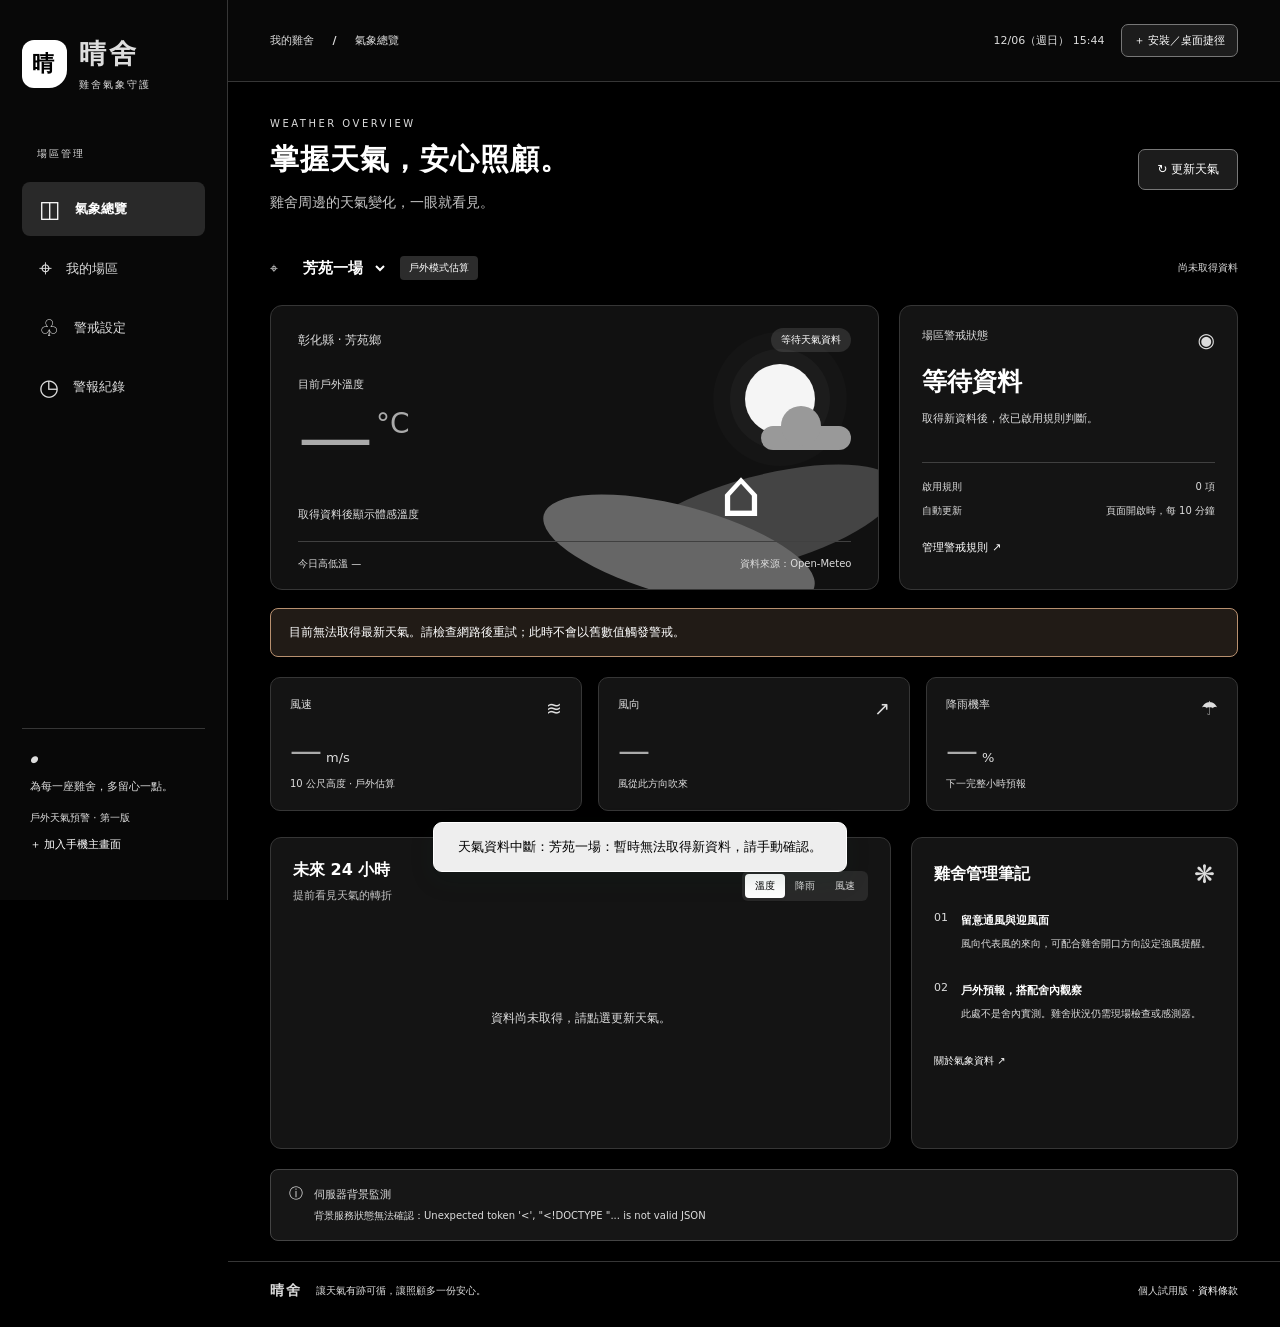
==== commit 941d8788: "Remove humidity display and retire legacy humidity alerts from web monitoring" ====
--- a/sunny-coop/index.html
+++ b/sunny-coop/index.html
@@ -3,8 +3,8 @@
 <main><header><span>我的雞舍 <b>/</b> <strong id="pageName">氣象總覽</strong></span><div class="header-actions"><span id="clock"></span><button class="button secondary install-quick" id="installQuickBtn" type="button">＋ 安裝／桌面捷徑</button></div></header>
 <section id="overview" class="page"><div class="page-heading"><div><p class="eyebrow">WEATHER OVERVIEW</p><h1>掌握天氣，安心照顧。</h1><p class="muted">雞舍周邊的天氣變化，一眼就看見。</p></div><button class="button secondary" id="refreshBtn">↻ 更新天氣</button></div><div class="toolbar"><div>⌖ <select id="siteSelect" aria-label="選擇場區"></select><span class="pill">戶外模式估算</span></div><small id="lastUpdate">尚未取得資料</small></div>
 <div class="hero"><div class="hero-main"><div class="hero-top"><span id="locationLabel">彰化縣 · 芳苑鄉</span><span id="weatherLabel" class="hero-badge">等待天氣資料</span></div><div class="hero-body"><div><p>目前戶外溫度</p><div class="temperature"><span id="heroTemp">—</span><small>°C</small></div><p id="feelsLike">取得資料後顯示體感溫度</p></div><div class="weather-art" aria-hidden="true"><div class="sun"></div><div class="cloud"></div><div class="field"></div><div class="field f2"></div><div class="barn">⌂</div></div></div><div class="hero-footer"><span id="todayRange">今日高低溫 —</span><span>資料來源：Open-Meteo</span></div></div><article class="status-panel"><div class="panel-heading">場區警戒狀態 <span>◉</span></div><h2 id="statusTitle">等待資料</h2><p id="statusDetail">取得新資料後，依已啟用的規則判斷。</p><hr><div class="status-row"><span>啟用規則</span><b id="enabledCount">0 項</b></div><div class="status-row"><span>自動更新</span><b>頁面開啟時，每 10 分鐘</b></div><button class="text-button" data-go="rules">管理警戒規則 ↗</button></article></div>
-<div id="errorBanner" class="notice error" hidden></div><div class="metrics" id="metrics"></div><div class="lower-grid"><article class="card forecast"><div class="card-header"><div><h2>未來 24 小時</h2><p class="muted small">提前看見天氣的轉折</p></div><div class="segmented"><button class="selected" data-chart="temperature_2m">溫度</button><button data-chart="relative_humidity_2m">濕度</button><button data-chart="precipitation_probability">降雨</button><button data-chart="wind_speed_10m">風速</button></div></div><div id="chart" class="chart-empty">正在取得預報資料…</div></article><article class="card reminder"><div class="card-header"><h2>雞舍管理筆記</h2><span class="leaf">❋</span></div><div class="tip"><span>01</span><div><b>留意通風與迎風面</b><p>風向代表風的來向，可配合雞舍開口方向設定強風提醒。</p></div></div><div class="tip"><span>02</span><div><b>戶外預報，搭配舍內觀察</b><p>此處不是舍內實測。雞舍狀況仍需現場檢查或感測器。</p></div></div><a href="https://open-meteo.com/" target="_blank" rel="noopener">關於氣象資料 ↗</a></article></div><div class="notice"><span>ⓘ</span><div><b>伺服器背景監測</b><p><span id="backgroundNotice">正在讀取背景監測狀態…</span></p></div></div></section>
+<div id="errorBanner" class="notice error" hidden></div><div class="metrics" id="metrics"></div><div class="lower-grid"><article class="card forecast"><div class="card-header"><div><h2>未來 24 小時</h2><p class="muted small">提前看見天氣的轉折</p></div><div class="segmented"><button class="selected" data-chart="temperature_2m">溫度</button><button data-chart="precipitation_probability">降雨</button><button data-chart="wind_speed_10m">風速</button></div></div><div id="chart" class="chart-empty">正在取得預報資料…</div></article><article class="card reminder"><div class="card-header"><h2>雞舍管理筆記</h2><span class="leaf">❋</span></div><div class="tip"><span>01</span><div><b>留意通風與迎風面</b><p>風向代表風的來向，可配合雞舍開口方向設定強風提醒。</p></div></div><div class="tip"><span>02</span><div><b>戶外預報，搭配舍內觀察</b><p>此處不是舍內實測。雞舍狀況仍需現場檢查或感測器。</p></div></div><a href="https://open-meteo.com/" target="_blank" rel="noopener">關於氣象資料 ↗</a></article></div><div class="notice"><span>ⓘ</span><div><b>伺服器背景監測</b><p><span id="backgroundNotice">正在讀取背景監測狀態…</span></p></div></div></section>
 <section id="places" class="page" hidden><div class="page-heading"><div><p class="eyebrow">YOUR FARMS</p><h1>我的場區</h1><p class="muted">地圖點選位置，為每個雞舍留下座標。</p></div></div><div class="places-grid"><article class="card"><h2>新增場區</h2><p class="muted small">拖曳移動地圖，點一下選定位置；亦可直接輸入經緯度。</p><div id="map" aria-label="場區選點地圖"><div id="tiles"></div><div class="map-cross">＋</div><div class="map-controls"><button id="zoomIn" aria-label="放大">＋</button><button id="zoomOut" aria-label="縮小">−</button></div><div class="map-attribution">© <a href="https://maps.nlsc.gov.tw/" target="_blank" rel="noopener">國土測繪中心</a></div></div><form id="placeForm"><label>場區名稱<input id="placeName" required maxlength="40" placeholder="例如：芳苑二場"></label><div class="two-col"><label>緯度<input id="latitude" type="number" step="any" min="-85" max="85" value="23.924" required></label><label>經度<input id="longitude" type="number" step="any" min="-180" max="180" value="120.32" required></label></div><div class="button-row"><button type="button" class="button secondary" id="locateBtn">⌖ 使用目前位置</button><button class="button">儲存場區</button></div><p class="muted small">底圖無法載入時，仍可輸入座標新增。</p></form></article><article class="card"><h2>已儲存場區</h2><p class="muted small">規則共用，每次監測目前選取的場區。</p><div id="placesList"></div></article></div></section>
-<section id="rules" class="page" hidden><div class="page-heading"><div><p class="eyebrow">ALERT PREFERENCES</p><h1>把關心的變化，設成提醒。</h1><p class="muted">門檻僅為可修改的範例，並非養殖建議；預設全部關閉。</p></div></div><form id="rulesForm"><div class="card"><div class="card-header"><h2>警戒規則</h2><span class="pill">所有場區共用</span></div><div id="ruleRows"></div><div class="rule-row"><div><b>迎風提醒</b><p>指定來風方向 ±22.5°，且風速達門檻</p></div><select id="windSector" aria-label="迎風方向"><option value="">關閉</option><option value="0">北</option><option value="45">東北</option><option value="90">東</option><option value="135">東南</option><option value="180">南</option><option value="225">西南</option><option value="270">西</option><option value="315">西北</option></select><label class="inline-label"><input id="directionSpeed" type="number" min="0" max="150" step="0.1" value="8" required> m/s</label></div><div class="rule-row"><div><b>高溫＋高濕組合提醒</b><p>使用上方門檻，兩者同時成立時另行提醒</p></div><label class="switch"><input id="combo" type="checkbox"><span></span></label></div></div><div class="card notification-card"><h2>提醒方式</h2><div class="toggle-list"><label><span>聲音提示<small>先按「測試提醒」啟用聲音</small></span><input type="checkbox" id="sound"></label><label><span>震動提示<small>依手機與瀏覽器支援而定</small></span><input type="checkbox" id="vibrate"></label><label><span>系統通知<small>需允許瀏覽器通知權限</small></span><input type="checkbox" id="systemNotify"></label></div><div class="two-col"><label>持續異常提醒間隔<select id="cooldown"><option value="15">15 分鐘</option><option value="30">30 分鐘</option><option value="60">60 分鐘</option></select></label><label>暫停提醒<select id="pause"><option value="0">不暫停</option><option value="30">從儲存起暫停 30 分鐘</option><option value="60">從儲存起暫停 1 小時</option></select></label></div><p id="pauseState" class="muted small"></p><div class="button-row"><button type="button" class="button secondary" id="testBtn">♧ 測試提醒</button><button class="button">儲存設定</button></div><p class="muted small">請於下方啟用背景推播，並確認手機已收到伺服器測試通知。</p></div></form><article class="card cloud-card"><p class="eyebrow">SERVER MONITORING</p><h2>伺服器持續監測與背景推播</h2><h3 id="cloudState">正在連線…</h3><p id="cloudDetails" class="muted small"></p><p id="deviceState" class="muted small"></p><p class="muted small">背景每小時檢查一次；網頁開啟時仍每 10 分鐘更新。監測全部雲端場區，規則共用。推播接受不代表手機已顯示，聲音與震動由系統通知設定決定。</p><div class="button-row wrap"><button type="button" class="button" id="cloudEnable">啟用背景推播與監測</button><button type="button" class="button secondary" id="pushTest">伺服器測試推播</button><button type="button" class="button secondary" id="cloudSave">儲存目前設定至雲端</button><button type="button" class="button secondary" id="cloudLoad">載入雲端設定</button><button type="button" class="button secondary" id="cloudCheck">立即檢查</button><button type="button" class="button secondary" id="cloudRefresh">重新讀取狀態</button><button type="button" class="button secondary" id="cloudUnsubscribe">取消此裝置推播</button><button type="button" class="button secondary" id="cloudDisable">停止全部背景監測</button></div><p class="muted small">啟用時會將場區座標、警戒設定與此裝置的推播訂閱儲存在伺服器；天氣查詢會把座標送至 Open-Meteo。其他裝置可按「載入雲端設定」。</p></article></section>
+<section id="rules" class="page" hidden><div class="page-heading"><div><p class="eyebrow">ALERT PREFERENCES</p><h1>把關心的變化，設成提醒。</h1><p class="muted">門檻僅為可修改的範例，並非養殖建議；預設全部關閉。</p></div></div><form id="rulesForm"><div class="card"><div class="card-header"><h2>警戒規則</h2><span class="pill">所有場區共用</span></div><div id="ruleRows"></div><div class="rule-row"><div><b>迎風提醒</b><p>指定來風方向 ±22.5°，且風速達門檻</p></div><select id="windSector" aria-label="迎風方向"><option value="">關閉</option><option value="0">北</option><option value="45">東北</option><option value="90">東</option><option value="135">東南</option><option value="180">南</option><option value="225">西南</option><option value="270">西</option><option value="315">西北</option></select><label class="inline-label"><input id="directionSpeed" type="number" min="0" max="150" step="0.1" value="8" required> m/s</label></div></div><div class="card notification-card"><h2>提醒方式</h2><div class="toggle-list"><label><span>聲音提示<small>先按「測試提醒」啟用聲音</small></span><input type="checkbox" id="sound"></label><label><span>震動提示<small>依手機與瀏覽器支援而定</small></span><input type="checkbox" id="vibrate"></label><label><span>系統通知<small>需允許瀏覽器通知權限</small></span><input type="checkbox" id="systemNotify"></label></div><div class="two-col"><label>持續異常提醒間隔<select id="cooldown"><option value="15">15 分鐘</option><option value="30">30 分鐘</option><option value="60">60 分鐘</option></select></label><label>暫停提醒<select id="pause"><option value="0">不暫停</option><option value="30">從儲存起暫停 30 分鐘</option><option value="60">從儲存起暫停 1 小時</option></select></label></div><p id="pauseState" class="muted small"></p><div class="button-row"><button type="button" class="button secondary" id="testBtn">♧ 測試提醒</button><button class="button">儲存設定</button></div><p class="muted small">請於下方啟用背景推播，並確認手機已收到伺服器測試通知。</p></div></form><article class="card cloud-card"><p class="eyebrow">SERVER MONITORING</p><h2>伺服器持續監測與背景推播</h2><h3 id="cloudState">正在連線…</h3><p id="cloudDetails" class="muted small"></p><p id="deviceState" class="muted small"></p><p class="muted small">背景每小時檢查一次；網頁開啟時仍每 10 分鐘更新。監測全部雲端場區，規則共用。推播接受不代表手機已顯示，聲音與震動由系統通知設定決定。</p><div class="button-row wrap"><button type="button" class="button" id="cloudEnable">啟用背景推播與監測</button><button type="button" class="button secondary" id="pushTest">伺服器測試推播</button><button type="button" class="button secondary" id="cloudSave">儲存目前設定至雲端</button><button type="button" class="button secondary" id="cloudLoad">載入雲端設定</button><button type="button" class="button secondary" id="cloudCheck">立即檢查</button><button type="button" class="button secondary" id="cloudRefresh">重新讀取狀態</button><button type="button" class="button secondary" id="cloudUnsubscribe">取消此裝置推播</button><button type="button" class="button secondary" id="cloudDisable">停止全部背景監測</button></div><p class="muted small">啟用時會將場區座標、警戒設定與此裝置的推播訂閱儲存在伺服器；天氣查詢會把座標送至 Open-Meteo。其他裝置可按「載入雲端設定」。</p></article></section>
 <section id="history" class="page" hidden><div class="page-heading"><div><p class="eyebrow">ALERT HISTORY</p><h1>每一次變化，都有紀錄。</h1><p class="muted">此裝置最多保留 200 筆紀錄。</p></div><button id="exportBtn" class="button secondary">↓ 匯出紀錄</button></div><article class="card"><div class="card-header"><h2>最近紀錄</h2><select id="historyFilter" aria-label="紀錄篩選"><option value="all">全部</option><option value="alert">警戒提醒</option><option value="recovery">恢復正常</option><option value="test">測試通知</option><option value="error">資料異常</option></select></div><div id="historyList"></div></article><article class="card"><h2>伺服器通知紀錄</h2><p class="muted small">最多顯示最近 100 筆中的 20 筆，保留 30 天。接受表示推播服務接受，並非手機接收證明。</p><div id="cloudEvents" class="small">正在讀取…</div></article></section>
 <footer><b>晴舍</b><span>讓天氣有跡可循，讓照顧多一份安心。</span><span>個人試用版 · <a href="https://open-meteo.com/en/terms" target="_blank" rel="noopener">資料條款</a></span></footer></main><div id="toast" role="status" hidden></div><dialog id="installDialog"><h2>安裝晴舍／加入桌面</h2><p id="installStatus" role="status">正在確認安裝狀態…</p><ol class="install-steps"><li>請在手機的 <b>Chrome</b> 開啟此網址，並登入到晴舍畫面。</li><li>按 Chrome 右上角 <b>⋮</b>，找「<b>安裝和建立捷徑</b>」、「<b>加入主畫面</b>」或「<b>安裝應用程式</b>」。不同版本名稱可能不同。</li><li>若有「<b>建立捷徑</b>」，可選它加入手機桌面，再按「新增」。</li></ol><p class="muted small">若正在 ChatGPT 內建瀏覽器中，請用選單「在 Chrome 開啟」，或複製下方網址至 Chrome。網站無法直接替手機建立捷徑。</p><label for="installUrl">晴舍網址</label><input id="installUrl" readonly type="text" value="https://fangyuan-flock-weather.a0321000000.chatgpt.site/index.html"><div class="button-row wrap"><button class="button" type="button" id="installNativeBtn" hidden>安裝晴舍</button><button class="button secondary" type="button" id="copyInstallUrl">複製網址</button><button class="button secondary" type="button" id="closeInstall">關閉</button></div><p class="muted small" id="installDiagnostics"></p></dialog><script type="module" src="app.js"></script><script type="module" src="background.js"></script></body></html>
--- a/sunny-coop/style.css
+++ b/sunny-coop/style.css
@@ -10,3 +10,5 @@
 :root{--alert:#ff8a80}.metric.is-alert,.hero-main.is-alert,.status-panel.is-alert{border-color:var(--alert);background:#261414}.is-alert .metric-value,.is-alert .metric-value small,.is-alert .temperature,.is-alert .temperature small,.is-alert .alert-detail,.status-panel.is-alert #statusTitle{color:var(--alert)!important}.is-alert .alert-detail{font-size:11px;line-height:1.6;margin:6px 0}.is-unknown:not(.is-alert) .metric-value,.hero-main.is-unknown:not(.is-alert) .temperature{color:#aaa}.forecast-alert circle{fill:var(--alert)}.forecast-alert .chart-number,.chart-alert-note{fill:var(--alert)}.chart-alert-note{font:600 10px system-ui,sans-serif}.legend-alert{color:var(--alert)}
 .forecast-unknown .chart-number{fill:#aaa}.forecast-unknown circle{fill:#aaa}
 .header-actions{display:flex;align-items:center;gap:16px}.install-quick{font-size:11px;padding:8px 12px}.install-steps{padding-left:21px;line-height:1.9;color:#ddd;font-size:13px}.install-steps li{margin:10px 0}#installDialog{width:min(520px,calc(100vw - 28px));max-width:520px;max-height:88dvh;overflow:auto}#installDialog h2{font-size:20px}#installStatus{padding:12px;background:#252525;border:1px solid #555;border-radius:6px}#installUrl{width:100%;padding:10px;background:#080808;color:#fff;border:1px solid #666;border-radius:6px;font-size:12px}#installDiagnostics{overflow-wrap:anywhere}@media(max-width:760px){.header-actions{gap:8px}.header-actions #clock{display:none}.install-quick{display:block;font-size:11px;padding:8px}.install-steps{font-size:13px}}
+
+.metrics{grid-template-columns:repeat(3,minmax(0,1fr))}@media(max-width:450px){.metric{padding:13px 10px}.metric-value{font-size:25px}.metric-top{font-size:10px}}
